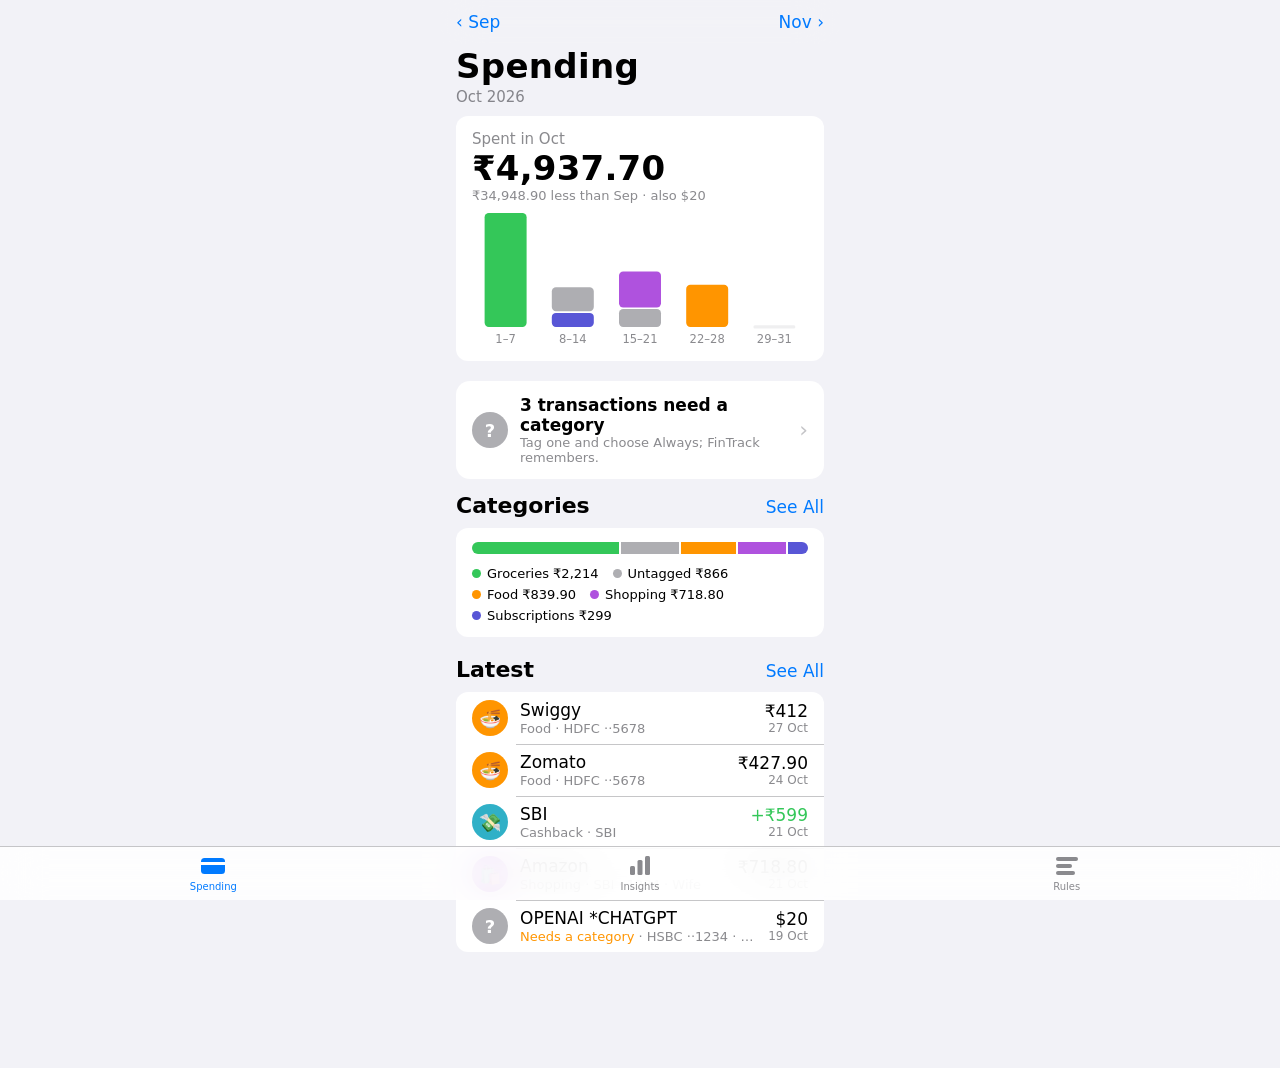
==== dashboard/preview.html @ 0660cf2b "Redesign dashboard in iOS style: Spending, Insights, Rules tabs - Spending (Apple Card style): month" ====
<!doctype html>
<!-- Laptop preview with fake data. Not installed on the phone (not in manifest.json).
     Loads the same files Scriptable inlines; Save logs the rules instead of writing rules.json. -->
<html lang="en">
<head>
<meta charset="utf-8">
<meta name="viewport" content="width=device-width, initial-scale=1">
<title>FinTrack dashboard preview</title>
<link rel="stylesheet" href="style.css">
<style>body { max-width: 400px; margin: 0 auto; min-height: 100vh; }</style>
</head>
<body>
<div id="app"></div>
<script>var module = { exports: {} };</script>
<script src="../lib/tags.js"></script>
<script>window.FT = { tags: module.exports }; module = { exports: {} };</script>
<script src="../lib/format.js"></script>
<script>FT.format = module.exports;</script>
<script src="app.js"></script>
<script>
  const MERCHANTS = [
    ["Swiggy", -41200, "HDFC", "5678"], ["Zomato", -38900, "HDFC", "5678"], ["Amazon", -59900, "SBI", "1234"],
    ["Uber", -27600, "ICICI", "246"], ["BLUE TOKAI", -34000, "HDFC", "5678"], ["THIRD WAVE COFFEE", -41000, "ICICI", "246"],
    ["Google", -29900, "ICICI", "246"], ["RAHUL K", -3000000, "SBI", "4321"], ["BIGBASKET", -184500, "SBI", "1234"],
  ];
  const months = {};
  for (let back = 0; back < 6; back++) {
    const d = new Date(2026, 9 - back, 1);
    const ym = `${d.getFullYear()}-${String(d.getMonth() + 1).padStart(2, "0")}`;
    const list = [];
    MERCHANTS.forEach(([merchant, paise, bank, account], i) => {
      if ((i + back) % 4 === 3) return;
      const day = String(27 - ((i * 3 + back) % 26)).padStart(2, "0");
      list.push({ id: `${ym}-${i}`, date: `${ym}-${day}`, merchant, bank, account, currency: "INR",
        amountPaise: Math.round(paise * (1 + ((i + back) % 3) / 10)), template: "generic", confidence: "high",
        raw: `Rs ${-paise / 100} debited from A/c XX${account} towards ${merchant}`, capturedAt: `${ym}-${day}T10:00:00Z` });
    });
    list.push({ id: `${ym}-cb`, date: `${ym}-21`, merchant: null, bank: "SBI", account: null, currency: "INR", amountPaise: 59900,
      template: "generic", confidence: "low", raw: "It's Cashback Time! Rs. 599 has been credited to your CASHBACK SBI Card account", capturedAt: `${ym}-21T10:00:00Z` });
    if (back === 0) list.push({ id: "usd", date: "2026-10-19", merchant: "OPENAI *CHATGPT", bank: "HSBC", account: "1234", currency: "USD",
      amountPaise: -2000, template: "hsbc-cc-spend", confidence: "high", raw: "HSBC Credit Card used at OPENAI", capturedAt: "2026-10-19T10:00:00Z" });
    months[ym] = list.sort((a, b) => (a.date < b.date ? 1 : -1));
  }
  const rules = [
    { when: { direction: "in", text: "cashback" }, set: { category: "Cashback" } },
    { when: { merchant: "swiggy|zomato", direction: "out" }, set: { category: "Food" } },
    { when: { merchant: "uber|ola|rapido" }, set: { category: "Travel", tags: ["commute"] } },
    { when: { merchant: "^Amazon$" }, set: { category: "Shopping" } },
    { when: { merchant: "^Google$" }, set: { category: "Subscriptions" } },
    { when: { merchant: "^BIGBASKET$" }, set: { category: "Groceries" } },
    { when: { merchant: "^RAHUL K$" }, set: { category: "Transfers" } },
    { when: { account: "1234" }, set: { owner: "Wife" } },
    { when: { direction: "out", minAmount: 10000 }, set: { tags: ["large"] } },
  ];
  fintrack.send = (payload) => {
    console.log("[preview] Scriptable would save:", JSON.stringify(payload, null, 1));
    setTimeout(() => fintrack.saved(true, ""), 150);
  };
  fintrack.load({ months, rules, currentMonth: "2026-10" });
</script>
</body>
</html>
---- dashboard/style.css ----
:root {
  --bg: #f2f2f7; --card: #fff; --text: #000; --sec: rgba(60, 60, 67, .6); --sep: rgba(60, 60, 67, .29);
  --fill: rgba(120, 120, 128, .12); --blue: #007aff; --red: #ff3b30; --green: #34c759; --orange: #ff9500; --chev: #c4c4c7;
}
@media (prefers-color-scheme: dark) {
  :root {
    --bg: #000; --card: #1c1c1e; --text: #fff; --sec: rgba(235, 235, 245, .6); --sep: rgba(84, 84, 88, .6);
    --fill: rgba(120, 120, 128, .24); --blue: #0a84ff; --red: #ff453a; --green: #30d158; --orange: #ff9f0a; --chev: #5a5a5e;
  }
}
* { box-sizing: border-box; -webkit-tap-highlight-color: transparent; }
html, body { margin: 0; background: var(--bg); color: var(--text); font: 17px -apple-system, system-ui, sans-serif; -webkit-text-size-adjust: 100%; }
body { padding-top: env(safe-area-inset-top); }
button { font: inherit; color: inherit; background: none; border: none; padding: 0; text-align: inherit; cursor: pointer; }
input { font: inherit; color: var(--text); background: none; border: none; outline: none; min-width: 0; }
input::placeholder { color: var(--sec); }
.screen { padding-bottom: calc(96px + env(safe-area-inset-bottom)); }
.screen.no-tabs { padding-bottom: calc(24px + env(safe-area-inset-bottom)); }

/* Navigation */
.nav { position: sticky; top: 0; z-index: 3; display: flex; align-items: center; justify-content: space-between; gap: 8px; min-height: 44px; padding: 0 16px; background: color-mix(in srgb, var(--bg) 85%, transparent); -webkit-backdrop-filter: blur(20px); backdrop-filter: blur(20px); }
.nav > * { flex: 1; } .nav .mid { text-align: center; font-weight: 600; white-space: nowrap; } .nav .end { text-align: right; }
.nav button { color: var(--blue); }
.large { font-size: 34px; font-weight: 700; letter-spacing: .3px; padding: 2px 16px 10px; }
.large small { display: block; font-size: 15px; font-weight: 400; letter-spacing: 0; color: var(--sec); margin-top: 2px; }

/* Grouped lists and cards */
.group { background: var(--card); border-radius: 12px; margin: 0 16px 20px; overflow: hidden; }
.pad { padding: 14px 16px; }
.sh { font-size: 13px; color: var(--sec); text-transform: uppercase; letter-spacing: .2px; margin: 0 32px 7px; }
.sf { font-size: 13px; color: var(--sec); margin: -14px 32px 20px; line-height: 1.35; }
.sh2 { display: flex; justify-content: space-between; align-items: baseline; font-size: 22px; font-weight: 700; margin: 6px 16px 10px; }
.sh2 button { font-size: 17px; font-weight: 400; color: var(--blue); }
.li { display: flex; align-items: center; gap: 12px; width: 100%; min-height: 50px; padding: 8px 16px; position: relative; }
.li + .li::before { content: ""; position: absolute; top: 0; right: 0; left: 60px; border-top: .5px solid var(--sep); }
.li.plain + .li.plain::before, .li.plain + .li::before { left: 16px; }
.li .main { flex: 1; min-width: 0; }
.li .t1 { white-space: nowrap; overflow: hidden; text-overflow: ellipsis; }
.li .t2 { font-size: 13px; color: var(--sec); margin-top: 1px; white-space: nowrap; overflow: hidden; text-overflow: ellipsis; }
.li .amt { text-align: right; white-space: nowrap; } .li .amt small { display: block; font-size: 12px; color: var(--sec); }
.li .val { color: var(--sec); white-space: nowrap; }
.li input { flex: 1; text-align: right; }
.li input.left { text-align: left; }
.chev::after { content: "›"; color: var(--chev); font-size: 22px; line-height: 1; margin-left: 2px; }
.check { color: var(--blue); font-weight: 600; }
.link { color: var(--blue); }
.danger { color: var(--red); }
.in { color: var(--green); }
.warn { color: var(--orange); }
.big { font-size: 34px; font-weight: 700; letter-spacing: .2px; }
.muted { color: var(--sec); font-size: 15px; }
.small { font-size: 13px; }
.empty { color: var(--sec); padding: 14px 16px; }

.ic { width: 36px; height: 36px; border-radius: 50%; display: flex; align-items: center; justify-content: center; font-size: 18px; color: #fff; font-weight: 700; flex: 0 0 auto; }
.ic.sq { width: 30px; height: 30px; border-radius: 8px; font-size: 16px; }
.ic.xl { width: 72px; height: 72px; font-size: 34px; margin: 0 auto 10px; }

.capsule { display: flex; height: 12px; border-radius: 6px; overflow: hidden; gap: 2px; }
.legend { display: flex; flex-wrap: wrap; gap: 6px 14px; margin-top: 12px; font-size: 13px; }
.legend span::before { content: ""; display: inline-block; width: 9px; height: 9px; border-radius: 50%; background: var(--c); margin-right: 6px; }
.chart { display: block; width: 100%; margin-top: 10px; }

.card { background: var(--card); border-radius: 14px; margin: 0 16px 14px; padding: 14px 16px; }
.card .hd { display: flex; align-items: center; gap: 6px; font-size: 15px; font-weight: 600; margin-bottom: 6px; }
.card .lead { font-size: 17px; line-height: 1.35; }
.cmp { margin-top: 10px; font-size: 13px; }
.cmp div { display: flex; align-items: center; gap: 8px; margin: 6px 0; }
.cmp i { display: block; height: 18px; border-radius: 5px; min-width: 3px; }
.attention { display: flex; align-items: center; gap: 12px; width: calc(100% - 32px); }

.seg { display: flex; background: var(--fill); border-radius: 9px; padding: 2px; flex: 0 0 200px; }
.seg button { flex: 1; text-align: center; font-size: 13px; padding: 5px 0; border-radius: 7px; }
.seg .on { background: var(--card); font-weight: 600; box-shadow: 0 2px 6px rgba(0, 0, 0, .12); }

.toggle { width: 51px; height: 31px; border-radius: 16px; background: var(--fill); position: relative; flex: 0 0 auto; transition: background .2s; }
.toggle::after { content: ""; position: absolute; left: 2px; top: 2px; width: 27px; height: 27px; border-radius: 50%; background: #fff; box-shadow: 0 2px 4px rgba(0, 0, 0, .25); transition: left .2s; }
.toggle.on { background: var(--green); } .toggle.on::after { left: 22px; }

.chips { display: flex; flex-wrap: wrap; gap: 6px; padding: 0 16px 12px; }
.chips button { font-size: 13px; padding: 4px 10px; border-radius: 14px; background: var(--fill); }
.chips button.on { background: var(--blue); color: #fff; }

/* Rules as sentences */
.sentence { display: block; width: calc(100% - 32px); background: var(--card); border-radius: 14px; margin: 0 16px 10px; padding: 12px 16px; line-height: 2; }
.sentence .lbl { font-size: 12px; color: var(--sec); text-transform: uppercase; letter-spacing: .3px; line-height: 1.2; margin-bottom: 4px; display: flex; justify-content: space-between; }
.tok { display: inline-block; padding: 1px 9px; border-radius: 8px; font-weight: 600; line-height: 1.6; background: color-mix(in srgb, var(--c) 16%, transparent); color: var(--c); }

/* Tab bar */
.tabbar { position: fixed; left: 0; right: 0; bottom: 0; z-index: 4; display: flex; justify-content: space-around; padding: 7px 0 calc(8px + env(safe-area-inset-bottom)); border-top: .5px solid var(--sep); background: color-mix(in srgb, var(--card) 85%, transparent); -webkit-backdrop-filter: blur(20px); backdrop-filter: blur(20px); }
.tabbar button { width: 90px; text-align: center; font-size: 10px; font-weight: 500; color: var(--sec); }
.tabbar svg { display: block; margin: 0 auto 3px; width: 26px; height: 24px; fill: currentColor; }
.tabbar .on { color: var(--blue); }

/* Alert */
.dim { position: fixed; inset: 0; z-index: 9; background: rgba(0, 0, 0, .35); display: flex; align-items: center; justify-content: center; }
.alert { width: 270px; background: color-mix(in srgb, var(--card) 96%, transparent); border-radius: 14px; text-align: center; overflow: hidden; -webkit-backdrop-filter: blur(20px); backdrop-filter: blur(20px); }
.alert .body { padding: 18px 16px 14px; }
.alert h3 { margin: 0 0 4px; font-size: 17px; }
.alert p { margin: 0; font-size: 13px; line-height: 1.35; }
.alert .acts { display: flex; border-top: .5px solid var(--sep); }
.alert .acts button { flex: 1; padding: 11px; color: var(--blue); text-align: center; }
.alert .acts button + button { border-left: .5px solid var(--sep); font-weight: 600; }
.alert .acts button.danger { color: var(--red); }
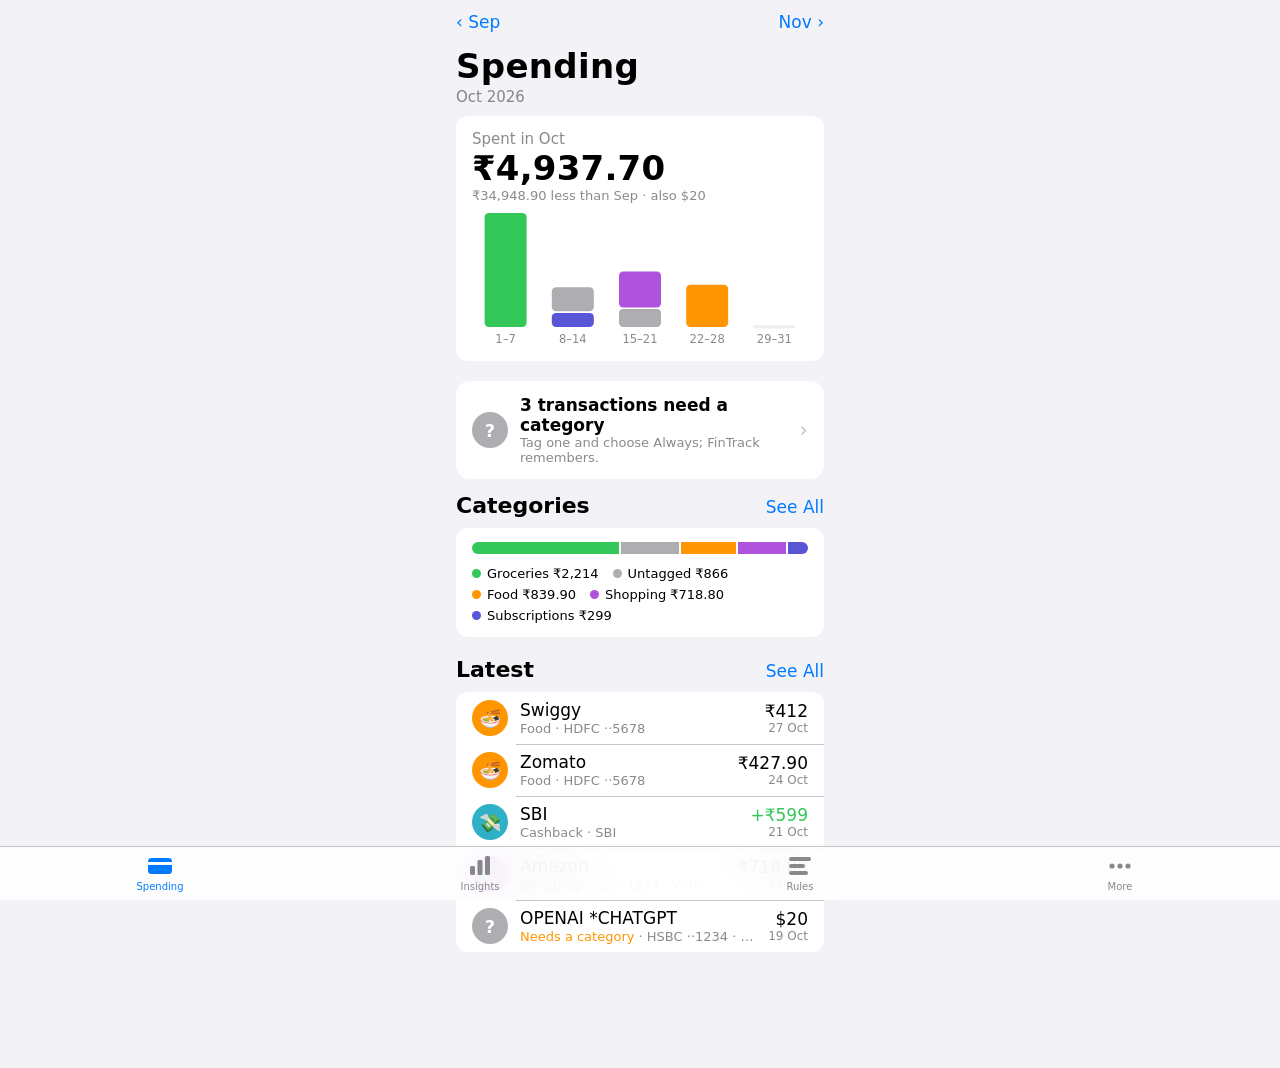
==== commit 86a64040: "FinTrack opens the dashboard directly; add More tab (paste SMS, unrecognised, update) and delete/cop" ====
--- a/dashboard/preview.html
+++ b/dashboard/preview.html
@@ -52,11 +52,23 @@
     { when: { account: "1234" }, set: { owner: "Wife" } },
     { when: { direction: "out", minAmount: 10000 }, set: { tags: ["large"] } },
   ];
-  fintrack.send = (payload) => {
-    console.log("[preview] Scriptable would save:", JSON.stringify(payload, null, 1));
-    setTimeout(() => fintrack.saved(true, ""), 150);
+  const unparsed = [
+    { id: "u1", text: "Your a/c XX4321 has a pending mandate of Rs 499.00 for NETFLIX on 30-10-26." },
+    { id: "u2", text: "Rs.250 sent via PhonePe to 98XXXXXX12 from A/c X7788." },
+  ];
+  fintrack.send = (message) => {
+    console.log("[preview] Scriptable would run:", JSON.stringify(message, null, 1));
+    const replies = {
+      save: { ok: true },
+      pasteSms: { ok: true, title: "Saved", message: "−₹120.00 Swiggy (preview)" },
+      copy: { ok: true, title: "Copied", message: "" },
+      deleteTx: { ok: true, title: "Deleted", message: "Preview only: nothing was deleted." },
+      clearUnparsed: { ok: true, title: "Cleared", message: "", data: { months, rules, unparsed: [], version: "preview" } },
+      update: { ok: true, title: "Updating", message: "Open FinTrack again when the update has finished." },
+    };
+    setTimeout(() => fintrack.reply(replies[message.action] || { ok: false, message: "Unknown action" }), 150);
   };
-  fintrack.load({ months, rules, currentMonth: "2026-10" });
+  fintrack.load({ months, rules, unparsed, version: "preview · fake data", currentMonth: "2026-10" });
 </script>
 </body>
 </html>
--- a/dashboard/style.css
+++ b/dashboard/style.css
@@ -88,7 +88,7 @@
 
 /* Tab bar */
 .tabbar { position: fixed; left: 0; right: 0; bottom: 0; z-index: 4; display: flex; justify-content: space-around; padding: 7px 0 calc(8px + env(safe-area-inset-bottom)); border-top: .5px solid var(--sep); background: color-mix(in srgb, var(--card) 85%, transparent); -webkit-backdrop-filter: blur(20px); backdrop-filter: blur(20px); }
-.tabbar button { width: 90px; text-align: center; font-size: 10px; font-weight: 500; color: var(--sec); }
+.tabbar button { width: 76px; text-align: center; font-size: 10px; font-weight: 500; color: var(--sec); }
 .tabbar svg { display: block; margin: 0 auto 3px; width: 26px; height: 24px; fill: currentColor; }
 .tabbar .on { color: var(--blue); }
 
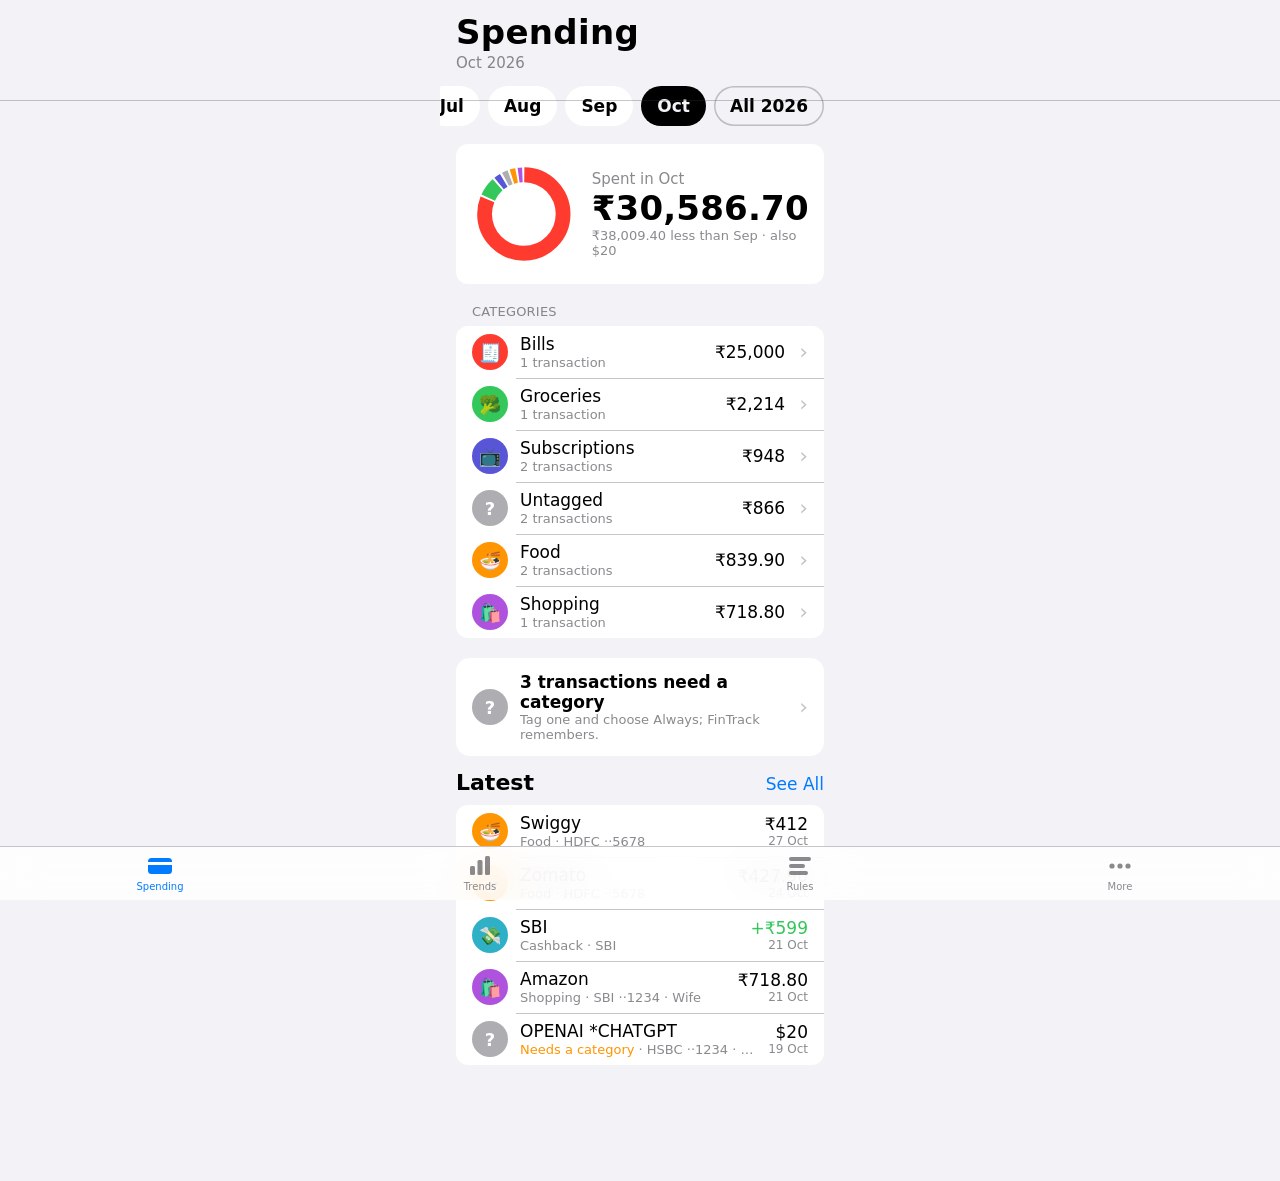
==== commit 4f82a6f4: "Trends tab replaces Insights: category trend line, recurring payments, merchant bubbles Co-authored-" ====
--- a/dashboard/preview.html
+++ b/dashboard/preview.html
@@ -23,6 +23,7 @@
     ["Uber", -27600, "ICICI", "246"], ["BLUE TOKAI", -34000, "HDFC", "5678"], ["THIRD WAVE COFFEE", -41000, "ICICI", "246"],
     ["Google", -29900, "ICICI", "246"], ["RAHUL K", -3000000, "SBI", "4321"], ["BIGBASKET", -184500, "SBI", "1234"],
   ];
+  const BILLS = [["NETFLIX", -64900, 3], ["HOUSE RENT", -2500000, 1], ["AIRTEL", -99900, 12, true], ["BESCOM", -185000, 18, true], ["SPOTIFY", -11900, 30, true]];
   const months = {};
   for (let back = 0; back < 6; back++) {
     const d = new Date(2026, 9 - back, 1);
@@ -34,6 +35,13 @@
       list.push({ id: `${ym}-${i}`, date: `${ym}-${day}`, merchant, bank, account, currency: "INR",
         amountPaise: Math.round(paise * (1 + ((i + back) % 3) / 10)), template: "generic", confidence: "high",
         raw: `Rs ${-paise / 100} debited from A/c XX${account} towards ${merchant}`, capturedAt: `${ym}-${day}T10:00:00Z` });
+    });
+    BILLS.forEach(([merchant, paise, day, skipNow], i) => {
+      if (back === 0 && skipNow) return;
+      const date = `${ym}-${String(day).padStart(2, "0")}`;
+      list.push({ id: `${ym}-bill${i}`, date, merchant, bank: "SBI", account: "8948", currency: "INR",
+        amountPaise: merchant === "BESCOM" ? Math.round(paise * (1 + (back % 3) / 20)) : paise, template: "generic", confidence: "high",
+        raw: `Rs ${-paise / 100} debited from A/c XX8948 towards ${merchant}`, capturedAt: `${date}T10:00:00Z` });
     });
     list.push({ id: `${ym}-cb`, date: `${ym}-21`, merchant: null, bank: "SBI", account: null, currency: "INR", amountPaise: 59900,
       template: "generic", confidence: "low", raw: "It's Cashback Time! Rs. 599 has been credited to your CASHBACK SBI Card account", capturedAt: `${ym}-21T10:00:00Z` });
@@ -47,6 +55,8 @@
     { when: { merchant: "uber|ola|rapido" }, set: { category: "Travel", tags: ["commute"] } },
     { when: { merchant: "^Amazon$" }, set: { category: "Shopping" } },
     { when: { merchant: "^Google$" }, set: { category: "Subscriptions" } },
+    { when: { merchant: "netflix|spotify" }, set: { category: "Subscriptions" } },
+    { when: { merchant: "airtel|bescom|rent" }, set: { category: "Bills" } },
     { when: { merchant: "^BIGBASKET$" }, set: { category: "Groceries" } },
     { when: { merchant: "^RAHUL K$" }, set: { category: "Transfers" } },
     { when: { account: "1234" }, set: { owner: "Wife" } },
--- a/dashboard/style.css
+++ b/dashboard/style.css
@@ -11,6 +11,10 @@
 * { box-sizing: border-box; -webkit-tap-highlight-color: transparent; }
 html, body { margin: 0; background: var(--bg); color: var(--text); font: 17px -apple-system, system-ui, sans-serif; -webkit-text-size-adjust: 100%; }
 body { padding-top: env(safe-area-inset-top); }
+/* Scriptable's Close / Share banner floats over the top of the page and the page cannot measure it;
+   100px is where it ends on an iPhone 17. The line marks where the page starts and stays put. */
+:root { --banner: 100px; }
+body::before { content: ""; position: fixed; top: var(--banner); left: 0; right: 0; z-index: 5; height: 1px; background: var(--sep); pointer-events: none; }
 button { font: inherit; color: inherit; background: none; border: none; padding: 0; text-align: inherit; cursor: pointer; }
 input { font: inherit; color: var(--text); background: none; border: none; outline: none; min-width: 0; }
 input::placeholder { color: var(--sec); }
@@ -18,10 +22,11 @@
 .screen.no-tabs { padding-bottom: calc(24px + env(safe-area-inset-bottom)); }
 
 /* Navigation */
-.nav { position: sticky; top: 0; z-index: 3; display: flex; align-items: center; justify-content: space-between; gap: 8px; min-height: 44px; padding: 0 16px; background: color-mix(in srgb, var(--bg) 85%, transparent); -webkit-backdrop-filter: blur(20px); backdrop-filter: blur(20px); }
+.nav { display: flex; align-items: center; justify-content: space-between; gap: 8px; min-height: 44px; padding: 0 16px; background: color-mix(in srgb, var(--bg) 85%, transparent); -webkit-backdrop-filter: blur(20px); backdrop-filter: blur(20px); }
 .nav > * { flex: 1; } .nav .mid { text-align: center; font-weight: 600; white-space: nowrap; } .nav .end { text-align: right; }
 .nav button { color: var(--blue); }
 .large { font-size: 34px; font-weight: 700; letter-spacing: .3px; padding: 2px 16px 10px; }
+.large.first { padding-top: 12px; }
 .large small { display: block; font-size: 15px; font-weight: 400; letter-spacing: 0; color: var(--sec); margin-top: 2px; }
 
 /* Grouped lists and cards */
@@ -56,17 +61,10 @@
 .ic.sq { width: 30px; height: 30px; border-radius: 8px; font-size: 16px; }
 .ic.xl { width: 72px; height: 72px; font-size: 34px; margin: 0 auto 10px; }
 
-.capsule { display: flex; height: 12px; border-radius: 6px; overflow: hidden; gap: 2px; }
-.legend { display: flex; flex-wrap: wrap; gap: 6px 14px; margin-top: 12px; font-size: 13px; }
-.legend span::before { content: ""; display: inline-block; width: 9px; height: 9px; border-radius: 50%; background: var(--c); margin-right: 6px; }
-.chart { display: block; width: 100%; margin-top: 10px; }
 
 .card { background: var(--card); border-radius: 14px; margin: 0 16px 14px; padding: 14px 16px; }
 .card .hd { display: flex; align-items: center; gap: 6px; font-size: 15px; font-weight: 600; margin-bottom: 6px; }
 .card .lead { font-size: 17px; line-height: 1.35; }
-.cmp { margin-top: 10px; font-size: 13px; }
-.cmp div { display: flex; align-items: center; gap: 8px; margin: 6px 0; }
-.cmp i { display: block; height: 18px; border-radius: 5px; min-width: 3px; }
 .attention { display: flex; align-items: center; gap: 12px; width: calc(100% - 32px); }
 
 .seg { display: flex; background: var(--fill); border-radius: 9px; padding: 2px; flex: 0 0 200px; }
@@ -102,3 +100,25 @@
 .alert .acts button { flex: 1; padding: 11px; color: var(--blue); text-align: center; }
 .alert .acts button + button { border-left: .5px solid var(--sep); font-weight: 600; }
 .alert .acts button.danger { color: var(--red); }
+
+/* Month strip and year bars */
+.strip { position: relative; display: flex; align-items: center; gap: 8px; overflow-x: auto; padding: 4px 16px 18px; scrollbar-width: none; }
+.strip::-webkit-scrollbar { display: none; }
+.yearlbl { flex: none; color: var(--sec); font-size: 13px; font-weight: 600; padding: 0 2px 0 6px; }
+.yearlbl:first-child { padding-left: 0; }
+.pill { flex: none; height: 40px; padding: 0 16px; border-radius: 20px; background: var(--card); font-size: 17px; font-weight: 600; }
+.pill.year { background: none; box-shadow: inset 0 0 0 1.5px var(--sep); }
+.pill.on, .pill.year.on { background: var(--text); color: var(--bg); box-shadow: none; }
+.bars { display: flex; align-items: flex-end; gap: 6px; height: 130px; margin-top: 14px; }
+.bars button { flex: 1; height: 100%; display: flex; flex-direction: column; align-items: center; justify-content: flex-end; gap: 6px; }
+.bars .b { width: 100%; border-radius: 5px; background: var(--blue); }
+.bars button[disabled] .b { background: var(--fill); }
+.bars .l { font-size: 11px; color: var(--sec); }
+
+/* Trends tab */
+.seg.wide { margin: 0 16px 16px; }
+.seg.wide button { font-size: 14px; padding: 7px 0; }
+.pill .dot { display: inline-block; width: 9px; height: 9px; border-radius: 50%; margin-right: 7px; }
+.up { color: var(--red); } .down { color: var(--green); }
+svg.line { display: block; width: 100%; margin-top: 12px; }
+svg.bubbles { display: block; width: 100%; max-height: 360px; }
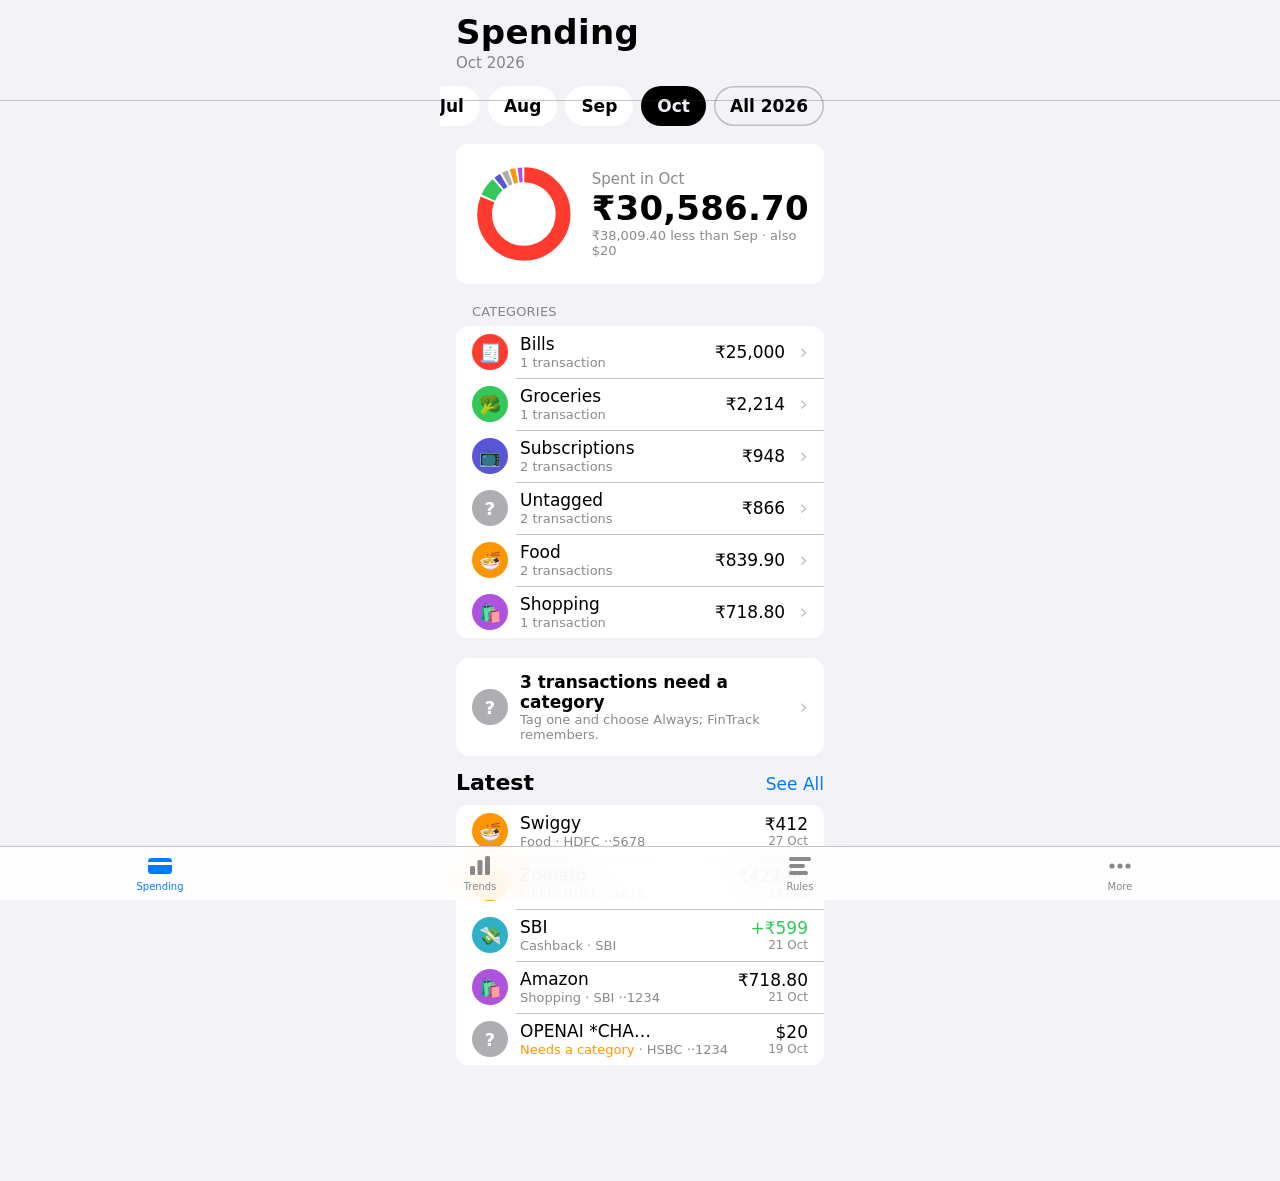
==== commit e44060df: "Rules set only a category: plain is/contains editor, emoji category icons, More conditions, See Tren" ====
--- a/dashboard/preview.html
+++ b/dashboard/preview.html
@@ -52,15 +52,13 @@
   const rules = [
     { when: { direction: "in", text: "cashback" }, set: { category: "Cashback" } },
     { when: { merchant: "swiggy|zomato", direction: "out" }, set: { category: "Food" } },
-    { when: { merchant: "uber|ola|rapido" }, set: { category: "Travel", tags: ["commute"] } },
+    { when: { merchant: "uber|ola|rapido" }, set: { category: "Travel" } },
     { when: { merchant: "^Amazon$" }, set: { category: "Shopping" } },
     { when: { merchant: "^Google$" }, set: { category: "Subscriptions" } },
     { when: { merchant: "netflix|spotify" }, set: { category: "Subscriptions" } },
     { when: { merchant: "airtel|bescom|rent" }, set: { category: "Bills" } },
     { when: { merchant: "^BIGBASKET$" }, set: { category: "Groceries" } },
     { when: { merchant: "^RAHUL K$" }, set: { category: "Transfers" } },
-    { when: { account: "1234" }, set: { owner: "Wife" } },
-    { when: { direction: "out", minAmount: 10000 }, set: { tags: ["large"] } },
   ];
   const unparsed = [
     { id: "u1", text: "Your a/c XX4321 has a pending mandate of Rs 499.00 for NETFLIX on 30-10-26." },
@@ -78,7 +76,7 @@
     };
     setTimeout(() => fintrack.reply(replies[message.action] || { ok: false, message: "Unknown action" }), 150);
   };
-  fintrack.load({ months, rules, unparsed, version: "preview · fake data", currentMonth: "2026-10" });
+  fintrack.load({ months, rules, categories: { Transfers: { emoji: "↔︎", colour: "#8e8e93" } }, unparsed, version: "preview · fake data", currentMonth: "2026-10" });
 </script>
 </body>
 </html>
--- a/dashboard/style.css
+++ b/dashboard/style.css
@@ -122,3 +122,13 @@
 .up { color: var(--red); } .down { color: var(--green); }
 svg.line { display: block; width: 100%; margin-top: 12px; }
 svg.bubbles { display: block; width: 100%; max-height: 360px; }
+
+/* Rule editor name chips and the category icon picker */
+.namechips { display: flex; flex-wrap: wrap; gap: 6px; padding: 4px 16px 6px; }
+.namechip { display: inline-flex; align-items: center; gap: 4px; font-size: 15px; padding: 5px 6px 5px 12px; border-radius: 16px; background: var(--fill); }
+.namechip button { width: 22px; height: 22px; border-radius: 11px; text-align: center; color: var(--sec); font-size: 17px; line-height: 22px; }
+.emojis { display: grid; grid-template-columns: repeat(6, 1fr); gap: 6px; }
+.emojis button { height: 44px; border-radius: 12px; font-size: 24px; text-align: center; background: var(--fill); }
+.swatches { display: flex; flex-wrap: wrap; gap: 10px; margin-top: 14px; }
+.swatches button { width: 30px; height: 30px; border-radius: 15px; }
+.swatches button.on { box-shadow: 0 0 0 2px var(--card), 0 0 0 4px var(--text); }
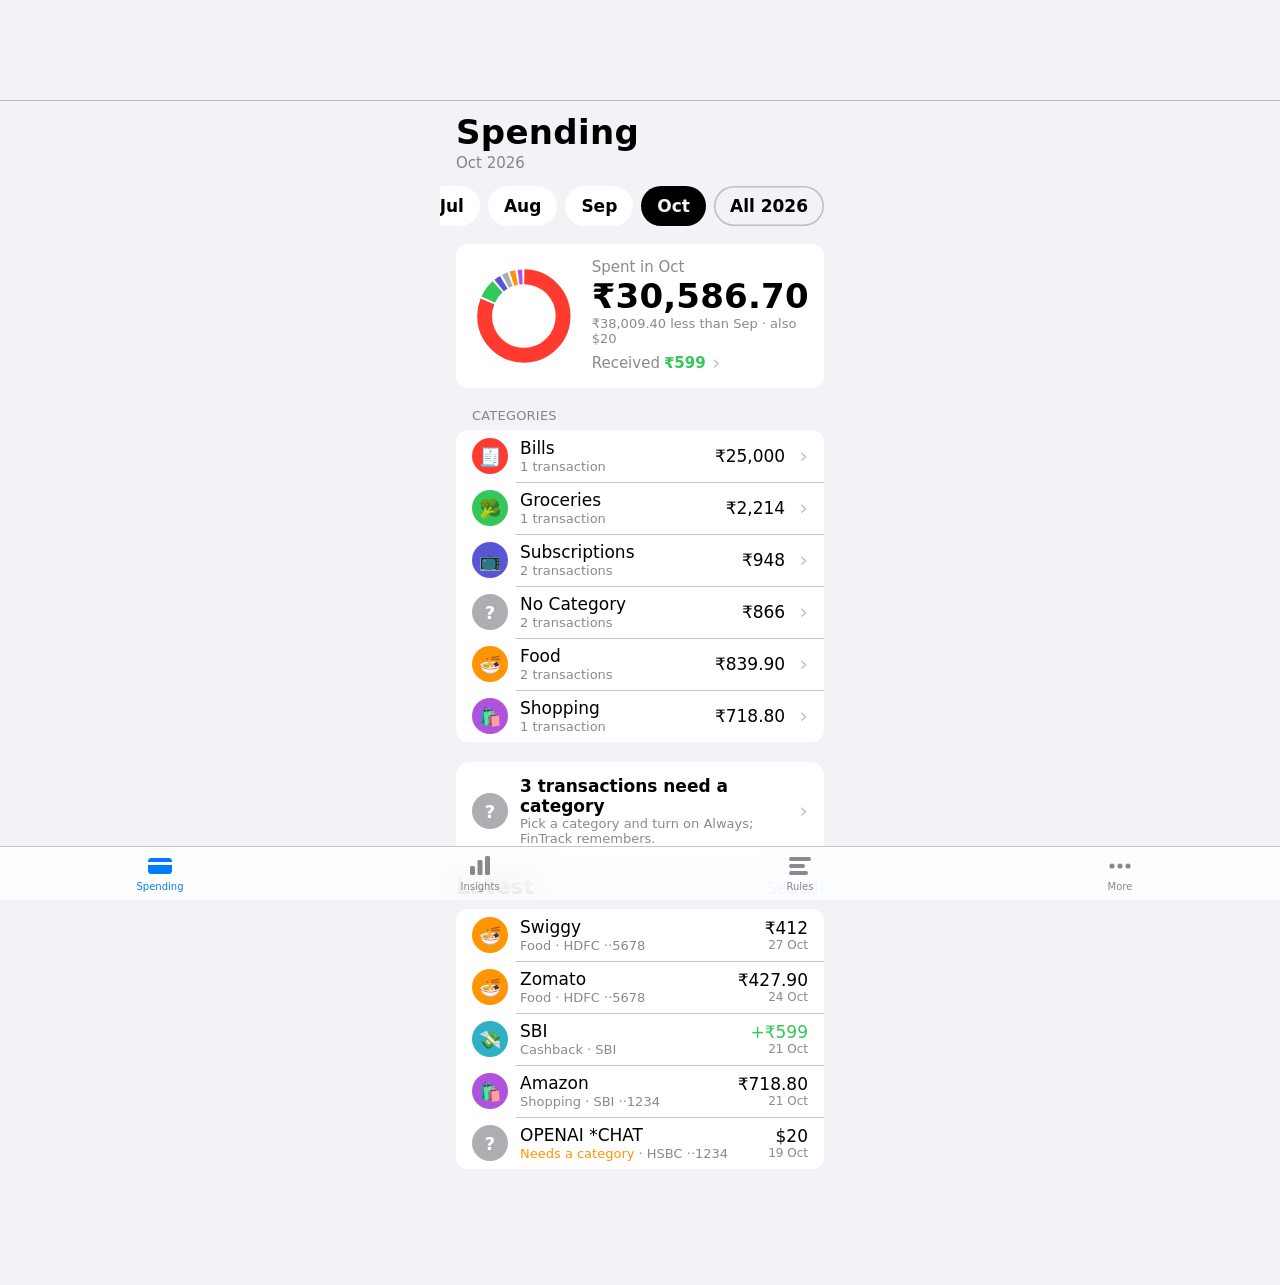
==== commit 99323d2c: "My Accounts: mark self transfers and leave them out of totals Co-authored-by: Cursor <cursoragent@cu" ====
--- a/dashboard/preview.html
+++ b/dashboard/preview.html
@@ -1,6 +1,6 @@
 <!doctype html>
 <!-- Laptop preview with fake data. Not installed on the phone (not in manifest.json).
-     Loads the same files Scriptable inlines; Save logs the rules instead of writing rules.json. -->
+     Loads the same files Scriptable inlines; Save logs the change instead of writing files. -->
 <html lang="en">
 <head>
 <meta charset="utf-8">
@@ -15,7 +15,9 @@
 <script src="../lib/tags.js"></script>
 <script>window.FT = { tags: module.exports }; module = { exports: {} };</script>
 <script src="../lib/format.js"></script>
-<script>FT.format = module.exports;</script>
+<script>FT.format = module.exports; module = { exports: {} };</script>
+<script src="../lib/accounts.js"></script>
+<script>FT.accounts = module.exports;</script>
 <script src="app.js"></script>
 <script>
   const MERCHANTS = [
@@ -45,6 +47,11 @@
     });
     list.push({ id: `${ym}-cb`, date: `${ym}-21`, merchant: null, bank: "SBI", account: null, currency: "INR", amountPaise: 59900,
       template: "generic", confidence: "low", raw: "It's Cashback Time! Rs. 599 has been credited to your CASHBACK SBI Card account", capturedAt: `${ym}-21T10:00:00Z` });
+    if (back === 0) list.push(
+      { id: "self-in", date: "2026-10-25", merchant: "you.name@sbi", bank: "HSBC", account: "6001", currency: "INR", amountPaise: 2000000, template: "hsbc-upi-credit", confidence: "high",
+        raw: "Your HSBC Acc XXXXXX6001 is credited for INR 20,000.00 on 25-Oct-26 from you.name@sbi. UPI Ref No 600000000001", capturedAt: "2026-10-25T10:00:00Z" },
+      { id: "self-bill", date: "2026-10-24", merchant: "SBI CARDS AND PAYMENT", bank: "HSBC", account: "6001", currency: "INR", amountPaise: -1543000, template: "hsbc-account-paid", confidence: "high",
+        raw: "INR 15,430.00 is paid from HSBC account XXXXXX6001 to SBI CARDS AND PAYMENT on 24-Oct-26 with ref 600000000002.", capturedAt: "2026-10-24T10:00:00Z" });
     if (back === 0) list.push({ id: "usd", date: "2026-10-19", merchant: "OPENAI *CHATGPT", bank: "HSBC", account: "1234", currency: "USD",
       amountPaise: -2000, template: "hsbc-cc-spend", confidence: "high", raw: "HSBC Credit Card used at OPENAI", capturedAt: "2026-10-19T10:00:00Z" });
     months[ym] = list.sort((a, b) => (a.date < b.date ? 1 : -1));
@@ -76,7 +83,11 @@
     };
     setTimeout(() => fintrack.reply(replies[message.action] || { ok: false, message: "Unknown action" }), 150);
   };
-  fintrack.load({ months, rules, categories: { Transfers: { emoji: "↔︎", colour: "#8e8e93" } }, unparsed, version: "preview · fake data", currentMonth: "2026-10" });
+  const accounts = [
+    { bank: "SBI", account: { last4: "4321", name: "Savings", upi: ["you.name@sbi"] }, cards: [{ last4: "5678", name: "Cashback", bills: ["SBI CARDS"] }] },
+    { bank: "HSBC", account: { last4: "6001", name: "Savings", upi: ["you@okhsbc"] }, cards: [{ last4: "9012", name: "Premier", bills: ["HSBC CARD"] }] },
+  ];
+  fintrack.load({ months, rules, categories: { Transfers: { emoji: "↔︎", colour: "#8e8e93" } }, accounts, unparsed, version: "preview · fake data", currentMonth: "2026-10" });
 </script>
 </body>
 </html>
--- a/dashboard/style.css
+++ b/dashboard/style.css
@@ -1,11 +1,11 @@
 :root {
   --bg: #f2f2f7; --card: #fff; --text: #000; --sec: rgba(60, 60, 67, .6); --sep: rgba(60, 60, 67, .29);
-  --fill: rgba(120, 120, 128, .12); --blue: #007aff; --red: #ff3b30; --green: #34c759; --orange: #ff9500; --chev: #c4c4c7;
+  --fill: rgba(120, 120, 128, .12); --blue: #007aff; --red: #ff3b30; --green: #34c759; --orange: #ff9500; --chev: #c4c4c7; --seg-on: #fff;
 }
 @media (prefers-color-scheme: dark) {
   :root {
     --bg: #000; --card: #1c1c1e; --text: #fff; --sec: rgba(235, 235, 245, .6); --sep: rgba(84, 84, 88, .6);
-    --fill: rgba(120, 120, 128, .24); --blue: #0a84ff; --red: #ff453a; --green: #30d158; --orange: #ff9f0a; --chev: #5a5a5e;
+    --fill: rgba(120, 120, 128, .24); --blue: #0a84ff; --red: #ff453a; --green: #30d158; --orange: #ff9f0a; --chev: #5a5a5e; --seg-on: #636366;
   }
 }
 * { box-sizing: border-box; -webkit-tap-highlight-color: transparent; }
@@ -18,11 +18,11 @@
 button { font: inherit; color: inherit; background: none; border: none; padding: 0; text-align: inherit; cursor: pointer; }
 input { font: inherit; color: var(--text); background: none; border: none; outline: none; min-width: 0; }
 input::placeholder { color: var(--sec); }
-.screen { padding-bottom: calc(96px + env(safe-area-inset-bottom)); }
+.screen { padding-top: max(0px, calc(var(--banner) - env(safe-area-inset-top))); padding-bottom: calc(96px + env(safe-area-inset-bottom)); }
 .screen.no-tabs { padding-bottom: calc(24px + env(safe-area-inset-bottom)); }
 
 /* Navigation */
-.nav { display: flex; align-items: center; justify-content: space-between; gap: 8px; min-height: 44px; padding: 0 16px; background: color-mix(in srgb, var(--bg) 85%, transparent); -webkit-backdrop-filter: blur(20px); backdrop-filter: blur(20px); }
+.nav { position: sticky; top: var(--banner); z-index: 4; display: flex; align-items: center; justify-content: space-between; gap: 8px; min-height: 44px; padding: 0 16px; background: color-mix(in srgb, var(--bg) 85%, transparent); -webkit-backdrop-filter: blur(20px); backdrop-filter: blur(20px); }
 .nav > * { flex: 1; } .nav .mid { text-align: center; font-weight: 600; white-space: nowrap; } .nav .end { text-align: right; }
 .nav button { color: var(--blue); }
 .large { font-size: 34px; font-weight: 700; letter-spacing: .3px; padding: 2px 16px 10px; }
@@ -40,8 +40,8 @@
 .li + .li::before { content: ""; position: absolute; top: 0; right: 0; left: 60px; border-top: .5px solid var(--sep); }
 .li.plain + .li.plain::before, .li.plain + .li::before { left: 16px; }
 .li .main { flex: 1; min-width: 0; }
-.li .t1 { white-space: nowrap; overflow: hidden; text-overflow: ellipsis; }
-.li .t2 { font-size: 13px; color: var(--sec); margin-top: 1px; white-space: nowrap; overflow: hidden; text-overflow: ellipsis; }
+.li .t1 { white-space: nowrap; overflow: hidden; text-overflow: clip; }
+.li .t2 { font-size: 13px; color: var(--sec); margin-top: 1px; white-space: nowrap; overflow: hidden; text-overflow: clip; }
 .li .amt { text-align: right; white-space: nowrap; } .li .amt small { display: block; font-size: 12px; color: var(--sec); }
 .li .val { color: var(--sec); white-space: nowrap; }
 .li input { flex: 1; text-align: right; }
@@ -69,7 +69,7 @@
 
 .seg { display: flex; background: var(--fill); border-radius: 9px; padding: 2px; flex: 0 0 200px; }
 .seg button { flex: 1; text-align: center; font-size: 13px; padding: 5px 0; border-radius: 7px; }
-.seg .on { background: var(--card); font-weight: 600; box-shadow: 0 2px 6px rgba(0, 0, 0, .12); }
+.seg .on { background: var(--seg-on); font-weight: 600; box-shadow: 0 2px 6px rgba(0, 0, 0, .12); }
 
 .toggle { width: 51px; height: 31px; border-radius: 16px; background: var(--fill); position: relative; flex: 0 0 auto; transition: background .2s; }
 .toggle::after { content: ""; position: absolute; left: 2px; top: 2px; width: 27px; height: 27px; border-radius: 50%; background: #fff; box-shadow: 0 2px 4px rgba(0, 0, 0, .25); transition: left .2s; }
@@ -132,3 +132,7 @@
 .swatches { display: flex; flex-wrap: wrap; gap: 10px; margin-top: 14px; }
 .swatches button { width: 30px; height: 30px; border-radius: 15px; }
 .swatches button.on { box-shadow: 0 0 0 2px var(--card), 0 0 0 4px var(--text); }
+.swatch { display: inline-block; width: 14px; height: 14px; border-radius: 7px; vertical-align: -2px; margin-left: 4px; }
+.chev.open { transform: rotate(90deg); }
+.received { display: flex; align-items: center; gap: 4px; margin-top: 6px; font-size: 15px; color: var(--sec); }
+.received b { font-weight: 600; }
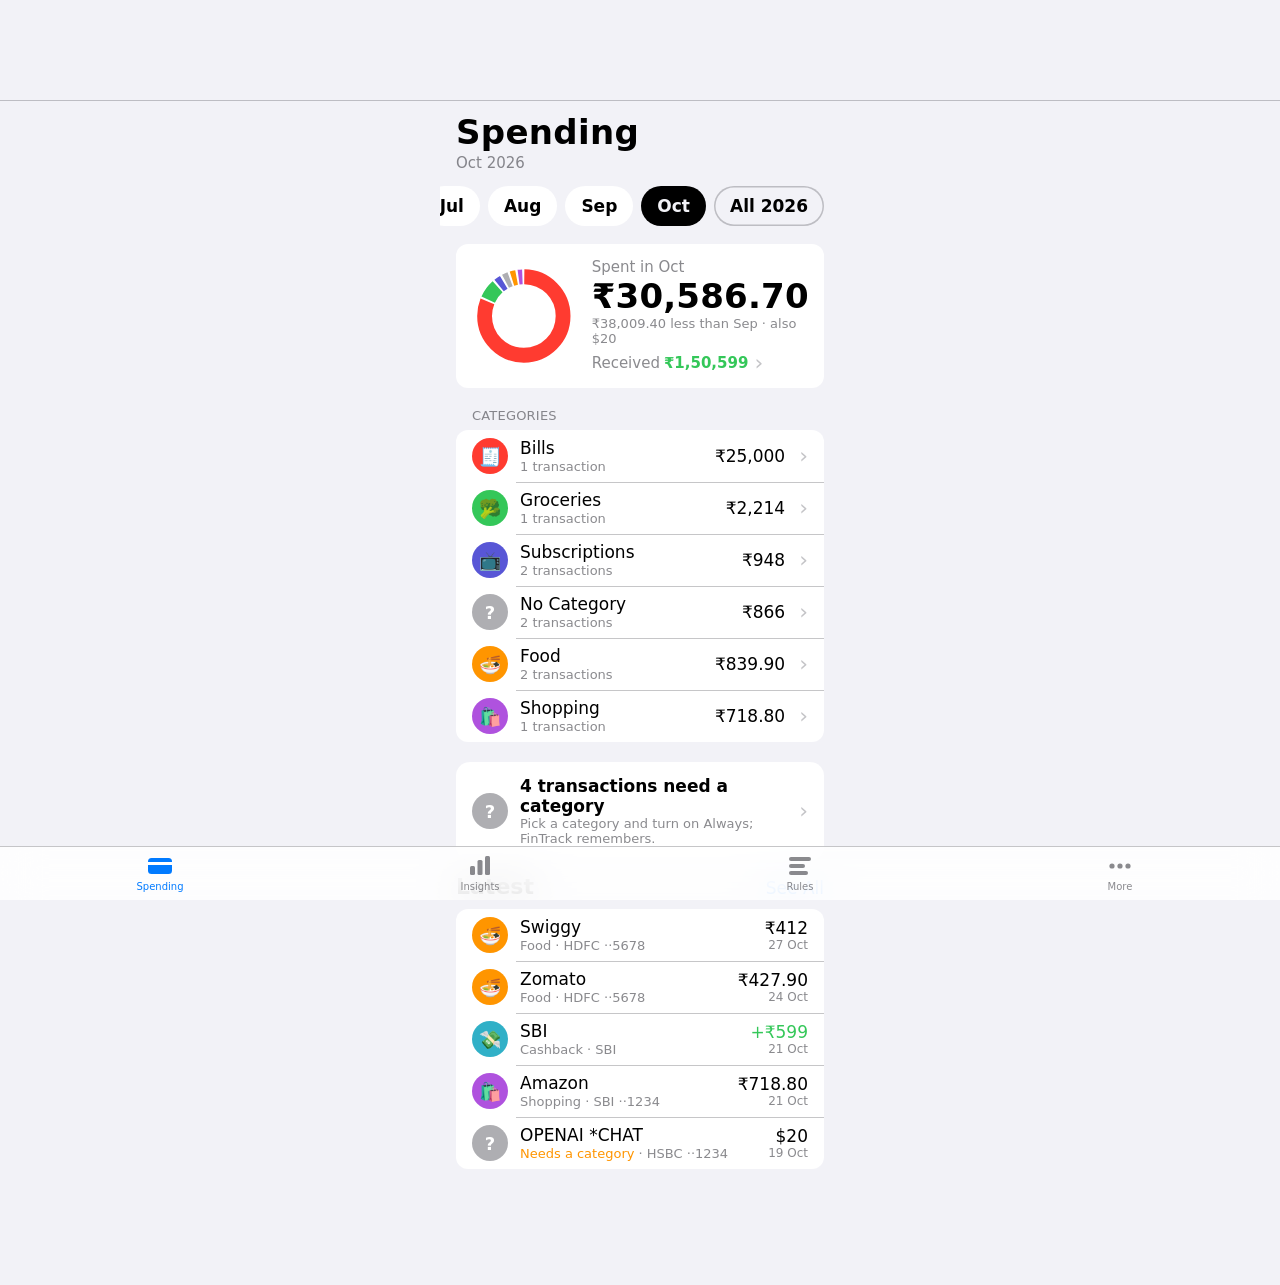
==== commit 558d24f2: "Self transfers: names shown when paid, NEFT between your accounts, card bill-paid SMS - New template" ====
--- a/dashboard/preview.html
+++ b/dashboard/preview.html
@@ -51,7 +51,15 @@
       { id: "self-in", date: "2026-10-25", merchant: "you.name@sbi", bank: "HSBC", account: "6001", currency: "INR", amountPaise: 2000000, template: "hsbc-upi-credit", confidence: "high",
         raw: "Your HSBC Acc XXXXXX6001 is credited for INR 20,000.00 on 25-Oct-26 from you.name@sbi. UPI Ref No 600000000001", capturedAt: "2026-10-25T10:00:00Z" },
       { id: "self-bill", date: "2026-10-24", merchant: "SBI CARDS AND PAYMENT", bank: "HSBC", account: "6001", currency: "INR", amountPaise: -1543000, template: "hsbc-account-paid", confidence: "high",
-        raw: "INR 15,430.00 is paid from HSBC account XXXXXX6001 to SBI CARDS AND PAYMENT on 24-Oct-26 with ref 600000000002.", capturedAt: "2026-10-24T10:00:00Z" });
+        raw: "INR 15,430.00 is paid from HSBC account XXXXXX6001 to SBI CARDS AND PAYMENT on 24-Oct-26 with ref 600000000002.", capturedAt: "2026-10-24T10:00:00Z" },
+      { id: "self-name", date: "2026-10-23", merchant: "A KUMAR", bank: "SBI", account: "4321", currency: "INR", amountPaise: -500000, template: "sbi-upi-debit", confidence: "high",
+        raw: "Dear UPI user A/C X4321 debited by 5000.00 on date 23Oct26 trf to A KUMAR Refno 600000000003 If not u? call-1800111109 for other services-18001234-SBI", capturedAt: "2026-10-23T10:00:00Z" },
+      { id: "self-neft", date: "2026-10-17", merchant: "ARJUN MEHTA (SBIN ··4321)", bank: "HSBC", account: null, currency: "INR", amountPaise: -2500000, template: "hsbc-neft-out", confidence: "high",
+        raw: "HSBC: Dear HSBC Customer, your NEFT transaction with reference number HSBCN00000000001 for INR 25,000.00 has been credited to the SBIN A/c XXXXXXX4321 of ARJUN MEHTA on 17-10-2026 at 16:08:02 .", capturedAt: "2026-10-17T10:00:00Z" },
+      { id: "self-card", date: "2026-10-26", merchant: "HSBC Card ··9012", card: "9012", bank: "HSBC", account: "001", currency: "INR", amountPaise: -1200000, template: "hsbc-card-payment", confidence: "high",
+        raw: "HSBC: Dear Customer, your HSBC A/c 000000***-001 has been debited with INR 12,000.00- on 26OCT as payment towards card ending with 9012 . Your avl Bal is 1,00,000.00.", capturedAt: "2026-10-26T10:00:00Z" },
+      { id: "salary", date: "2026-10-14", merchant: "ACME TECH PVT LTD (CITI ··7788)", bank: "HSBC", account: "001", currency: "INR", amountPaise: 15000000, template: "hsbc-neft-in", confidence: "high",
+        raw: "HSBC: A/c 000000***-001 is credited with INR 1,50,000.00 + on 14OCT at 12.35.54 with UTR CITIN00000000001 as NEFT from CITI A/c ***7788 of ACME TECH PVT LTD*** . Your Avl Bal is INR 2,00,000.00.", capturedAt: "2026-10-14T10:00:00Z" });
     if (back === 0) list.push({ id: "usd", date: "2026-10-19", merchant: "OPENAI *CHATGPT", bank: "HSBC", account: "1234", currency: "USD",
       amountPaise: -2000, template: "hsbc-cc-spend", confidence: "high", raw: "HSBC Credit Card used at OPENAI", capturedAt: "2026-10-19T10:00:00Z" });
     months[ym] = list.sort((a, b) => (a.date < b.date ? 1 : -1));
@@ -85,7 +93,7 @@
   };
   const accounts = [
     { bank: "SBI", account: { last4: "4321", name: "Savings", upi: ["you.name@sbi"] }, cards: [{ last4: "5678", name: "Cashback", bills: ["SBI CARDS"] }] },
-    { bank: "HSBC", account: { last4: "6001", name: "Savings", upi: ["you@okhsbc"] }, cards: [{ last4: "9012", name: "Premier", bills: ["HSBC CARD"] }] },
+    { bank: "HSBC", account: { last4: "6001", name: "Savings", upi: ["you@okhsbc"], names: ["A KUMAR"] }, cards: [{ last4: "9012", name: "Premier", bills: ["HSBC CARD"] }] },
   ];
   fintrack.load({ months, rules, categories: { Transfers: { emoji: "↔︎", colour: "#8e8e93" } }, accounts, unparsed, version: "preview · fake data", currentMonth: "2026-10" });
 </script>
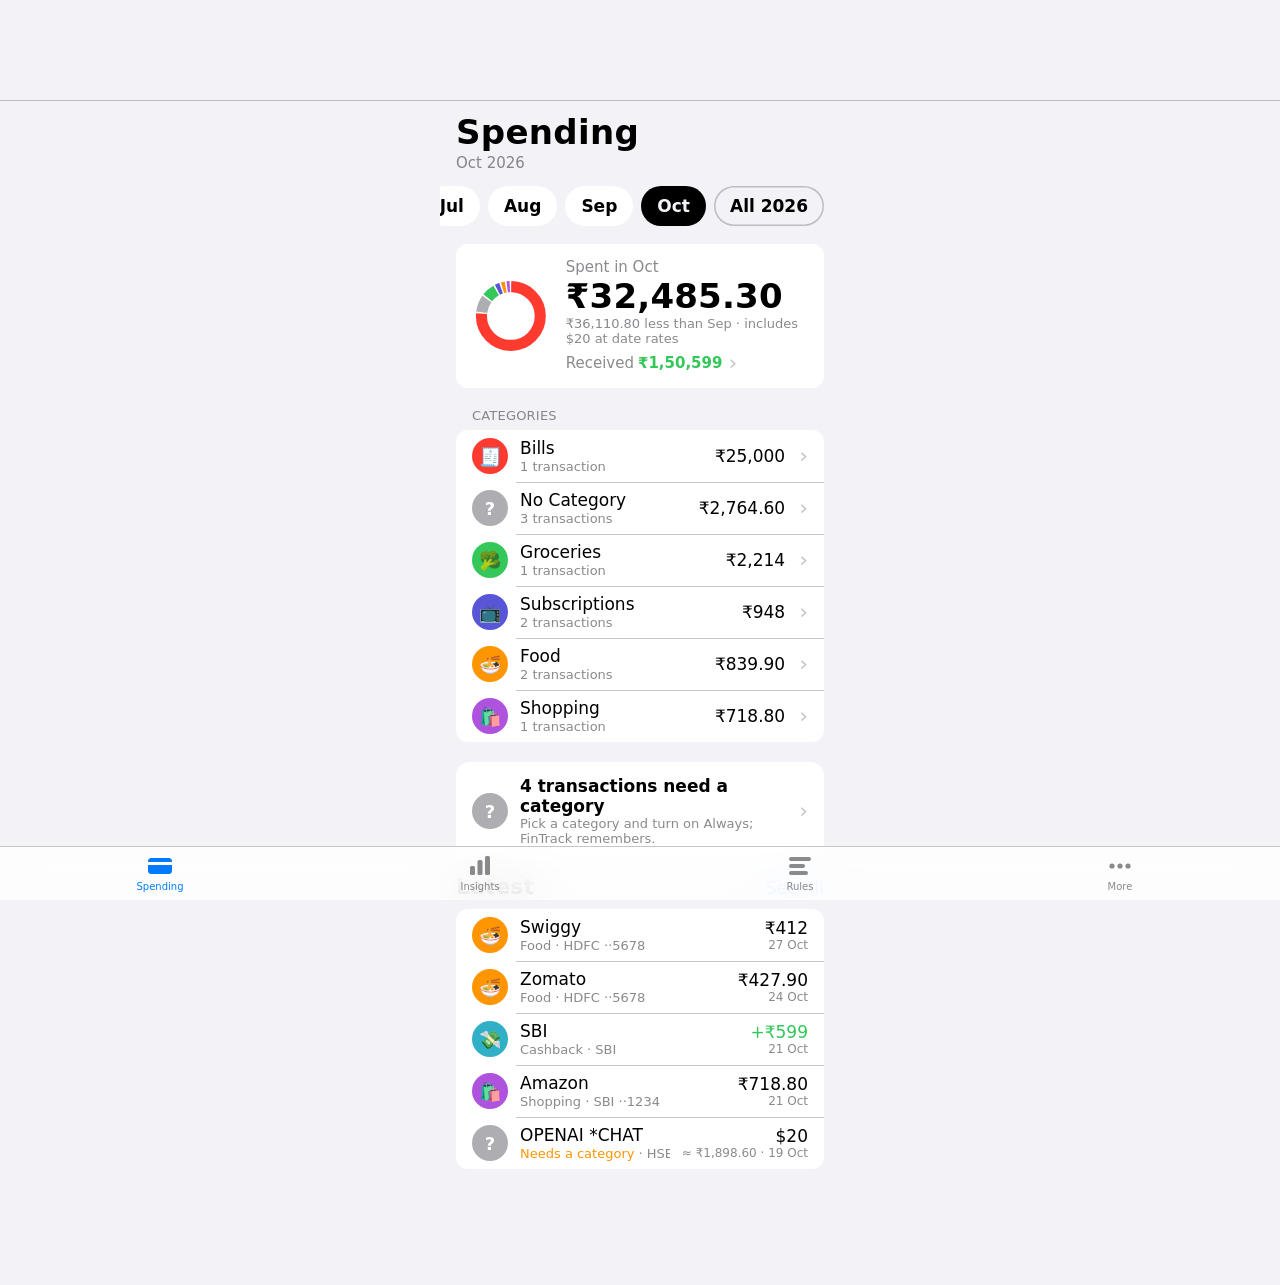
==== commit 085f1c05: "Add transaction-date currency conversion Co-authored-by: Cursor <cursoragent@cursor.com>" ====
--- a/dashboard/preview.html
+++ b/dashboard/preview.html
@@ -61,7 +61,8 @@
       { id: "salary", date: "2026-10-14", merchant: "ACME TECH PVT LTD (CITI ··7788)", bank: "HSBC", account: "001", currency: "INR", amountPaise: 15000000, template: "hsbc-neft-in", confidence: "high",
         raw: "HSBC: A/c 000000***-001 is credited with INR 1,50,000.00 + on 14OCT at 12.35.54 with UTR CITIN00000000001 as NEFT from CITI A/c ***7788 of ACME TECH PVT LTD*** . Your Avl Bal is INR 2,00,000.00.", capturedAt: "2026-10-14T10:00:00Z" });
     if (back === 0) list.push({ id: "usd", date: "2026-10-19", merchant: "OPENAI *CHATGPT", bank: "HSBC", account: "1234", currency: "USD",
-      amountPaise: -2000, template: "hsbc-cc-spend", confidence: "high", raw: "HSBC Credit Card used at OPENAI", capturedAt: "2026-10-19T10:00:00Z" });
+      amountPaise: -2000, inrPaise: -189860, exchangeRate: 94.93, exchangeRateDate: "2026-10-19",
+      template: "hsbc-cc-spend", confidence: "high", raw: "HSBC Credit Card used at OPENAI", capturedAt: "2026-10-19T10:00:00Z" });
     months[ym] = list.sort((a, b) => (a.date < b.date ? 1 : -1));
   }
   const rules = [
--- a/dashboard/style.css
+++ b/dashboard/style.css
@@ -60,12 +60,41 @@
 .ic { width: 36px; height: 36px; border-radius: 50%; display: flex; align-items: center; justify-content: center; font-size: 18px; color: #fff; font-weight: 700; flex: 0 0 auto; }
 .ic.sq { width: 30px; height: 30px; border-radius: 8px; font-size: 16px; }
 .ic.xl { width: 72px; height: 72px; font-size: 34px; margin: 0 auto 10px; }
+.self-icon svg { width: 22px; height: 22px; fill: none; stroke: currentColor; stroke-width: 1.8; stroke-linecap: round; stroke-linejoin: round; }
+.self-icon.xl svg { width: 40px; height: 40px; }
+
+/* Rare transaction actions live behind the top-right ••• menu. */
+.tx-actions { display: flex; justify-content: flex-end; align-items: center; gap: 14px; }
+.tx-actions [data-act="tx-menu"] { font-size: 22px; font-weight: 700; letter-spacing: 1px; line-height: 1; padding: 4px 0 8px; }
+.tx-menu-dim { position: fixed; inset: 0; z-index: 6; width: 100%; }
+.tx-menu { position: fixed; z-index: 7; top: calc(var(--banner) + 38px); right: 12px; width: 235px; overflow: hidden;
+  background: var(--card); border-radius: 12px; box-shadow: 0 8px 28px rgba(0, 0, 0, .24); }
+.tx-menu button { display: block; width: 100%; padding: 14px 16px; text-align: left; color: var(--blue); }
+.tx-menu button + button { border-top: .5px solid var(--sep); }
 
 
 .card { background: var(--card); border-radius: 14px; margin: 0 16px 14px; padding: 14px 16px; }
 .card .hd { display: flex; align-items: center; gap: 6px; font-size: 15px; font-weight: 600; margin-bottom: 6px; }
 .card .lead { font-size: 17px; line-height: 1.35; }
 .attention { display: flex; align-items: center; gap: 12px; width: calc(100% - 32px); }
+
+/* Parser review: exact SMS evidence for work in the code editor. */
+.review-badge { flex: 0 0 auto; border-radius: 10px; padding: 3px 8px; font-size: 12px; font-weight: 600; }
+.review-badge.guessed { color: #9a5700; background: #fff0d8; }
+.review-badge.missed { color: #b4231a; background: #ffe3e1; }
+.review-card { margin: 0 16px 14px; overflow: hidden; border-radius: 14px; background: var(--card); }
+.review-body { padding: 14px 16px; }
+.review-status { display: flex; align-items: center; justify-content: space-between; color: var(--sec); font-size: 13px; margin-bottom: 10px; }
+.review-title { font-size: 18px; font-weight: 600; }
+.review-facts { color: var(--sec); font-size: 13px; margin-top: 2px; }
+.review-label { color: var(--sec); font-size: 11px; text-transform: uppercase; letter-spacing: .3px; margin-top: 13px; }
+.review-raw { margin-top: 5px; padding: 10px 11px; border-radius: 9px; background: var(--fill); font: 13px/1.4 ui-monospace, SFMono-Regular, Menlo, monospace;
+  white-space: pre-wrap; overflow-wrap: anywhere; user-select: text; -webkit-user-select: text; }
+.review-actions { display: grid; grid-template-columns: 1fr 1fr; border-top: .5px solid var(--sep); }
+.review-actions.one { grid-template-columns: 1fr; }
+.review-actions button { padding: 12px 7px; color: var(--blue); text-align: center; }
+.review-actions button + button { border-left: .5px solid var(--sep); }
+.review-empty { color: var(--sec); padding: 56px 24px; text-align: center; }
 
 .seg { display: flex; background: var(--fill); border-radius: 9px; padding: 2px; flex: 0 0 200px; }
 .seg button { flex: 1; text-align: center; font-size: 13px; padding: 5px 0; border-radius: 7px; }
@@ -82,6 +111,17 @@
 /* Rules as sentences */
 .sentence { display: block; width: calc(100% - 32px); background: var(--card); border-radius: 14px; margin: 0 16px 10px; padding: 12px 16px; line-height: 2; }
 .sentence .lbl { font-size: 12px; color: var(--sec); text-transform: uppercase; letter-spacing: .3px; line-height: 1.2; margin-bottom: 4px; display: flex; justify-content: space-between; }
+.sentence.moving { display: flex; align-items: center; gap: 10px; position: relative; }
+.sentence.moving .body { flex: 1; min-width: 0; }
+.sentence.lifted { z-index: 3; box-shadow: 0 12px 30px rgba(0,0,0,.22); }
+.grip { flex: 0 0 auto; align-self: stretch; display: flex; align-items: center; padding: 0 2px 0 8px; font-size: 22px; color: var(--sec); touch-action: none; -webkit-user-select: none; user-select: none; }
+.nav .rules-end { display: flex; justify-content: flex-end; align-items: center; gap: 18px; }
+.nav .plus { font-size: 26px; line-height: 1; }
+.nav .reorder { display: flex; align-items: center; justify-content: center; width: 32px; height: 32px; border-radius: 16px; }
+.nav .reorder.on { background: var(--blue); color: #fff; }
+.reorder svg, .inline-icon svg { width: 22px; height: 22px; fill: none; stroke: currentColor; stroke-width: 2.1; stroke-linecap: round; stroke-linejoin: round; }
+.inline-icon svg { width: 16px; height: 16px; vertical-align: -3px; }
+.large small.live { color: var(--blue); }
 .tok { display: inline-block; padding: 1px 9px; border-radius: 8px; font-weight: 600; line-height: 1.6; background: color-mix(in srgb, var(--c) 16%, transparent); color: var(--c); }
 
 /* Tab bar */
@@ -123,12 +163,14 @@
 svg.line { display: block; width: 100%; margin-top: 12px; }
 svg.bubbles { display: block; width: 100%; max-height: 360px; }
 
-/* Rule editor name chips and the category icon picker */
-.namechips { display: flex; flex-wrap: wrap; gap: 6px; padding: 4px 16px 6px; }
-.namechip { display: inline-flex; align-items: center; gap: 4px; font-size: 15px; padding: 5px 6px 5px 12px; border-radius: 16px; background: var(--fill); }
-.namechip button { width: 22px; height: 22px; border-radius: 11px; text-align: center; color: var(--sec); font-size: 17px; line-height: 22px; }
+/* Category icon picker */
 .emojis { display: grid; grid-template-columns: repeat(6, 1fr); gap: 6px; }
 .emojis button { height: 44px; border-radius: 12px; font-size: 24px; text-align: center; background: var(--fill); }
+.emoji-label { font-size: 12px; color: var(--sec); text-transform: uppercase; letter-spacing: .3px; margin: 0 2px 6px; }
+.emojis + .emoji-label { margin-top: 14px; }
+.any-emoji, .emoji-input { display: block; width: 100%; margin-top: 14px; height: 44px; border-radius: 12px; font-size: 16px; }
+.any-emoji { text-align: center; border: 1.5px dashed color-mix(in srgb, var(--blue) 55%, transparent); color: var(--blue); font-weight: 600; }
+.emoji-input { border: 1.5px solid var(--blue); padding: 0 12px; background: var(--card); color: var(--text); font: inherit; }
 .swatches { display: flex; flex-wrap: wrap; gap: 10px; margin-top: 14px; }
 .swatches button { width: 30px; height: 30px; border-radius: 15px; }
 .swatches button.on { box-shadow: 0 0 0 2px var(--card), 0 0 0 4px var(--text); }
@@ -136,3 +178,12 @@
 .chev.open { transform: rotate(90deg); }
 .received { display: flex; align-items: center; gap: 4px; margin-top: 6px; font-size: 15px; color: var(--sec); }
 .received b { font-weight: 600; }
+
+/* Rule editor: the sentence, and the sheet a part of it opens */
+.rule-sentence { font-size: 21px; line-height: 2; padding: 12px 16px; }
+.tok.edit { font: inherit; font-weight: 600; background: none; box-shadow: inset 0 0 0 1.5px var(--c); color: var(--c); padding: 1px 9px; line-height: 1.6; }
+.tok.edit::after { content: " ▾"; font-size: 11px; }
+.sheet-dim { position: fixed; inset: 0; background: rgba(0, 0, 0, .3); z-index: 20; }
+.sheet { position: fixed; left: 0; right: 0; bottom: 0; z-index: 21; max-height: 78vh; overflow-y: auto; background: var(--bg); border-radius: 14px 14px 0 0; padding: 6px 0 calc(24px + env(safe-area-inset-bottom)); box-shadow: 0 -10px 40px rgba(0, 0, 0, .25); }
+.sheet .grab { width: 36px; height: 5px; border-radius: 3px; background: var(--chev); margin: 0 auto 2px; }
+.sheet .nav { position: static; background: none; -webkit-backdrop-filter: none; backdrop-filter: none; }
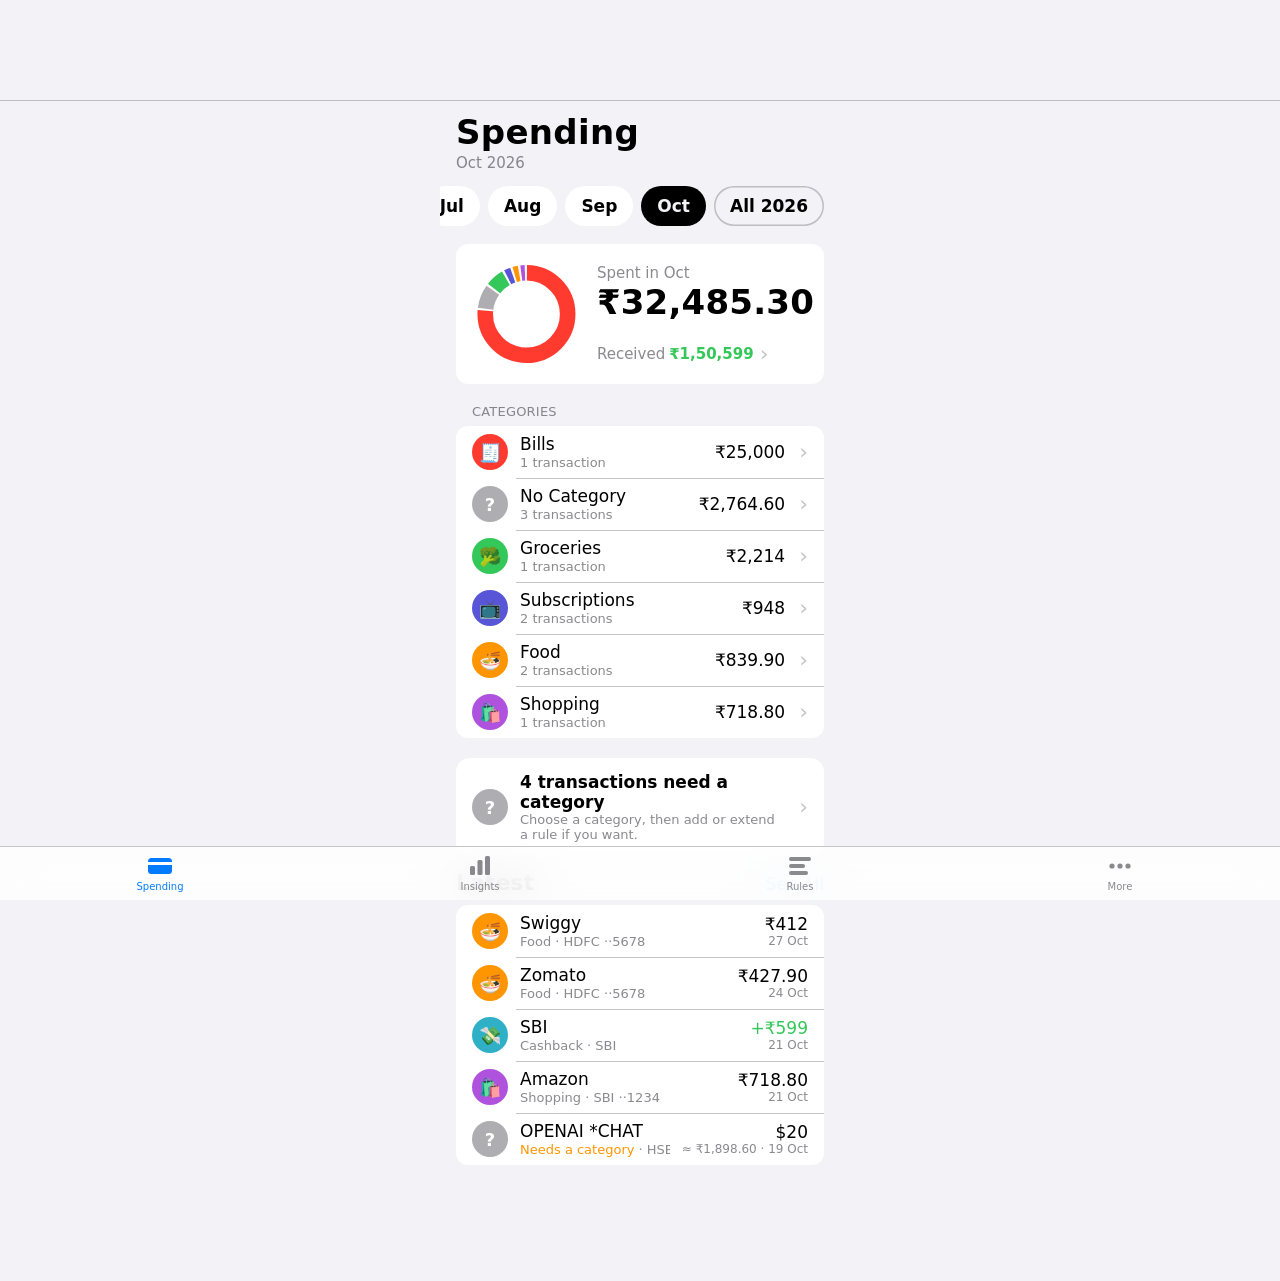
==== commit e0ebcca6: "Add manual transactions and payment splits Co-authored-by: Cursor <cursoragent@cursor.com>" ====
--- a/dashboard/preview.html
+++ b/dashboard/preview.html
@@ -82,6 +82,22 @@
   ];
   fintrack.send = (message) => {
     console.log("[preview] Scriptable would run:", JSON.stringify(message, null, 1));
+    if (message.action === "addManual") {
+      const ym = message.date.slice(0, 7);
+      const id = `manual-preview-${Date.now()}`;
+      const tx = {
+        id, template: "manual", confidence: "high", bank: message.bank, accountType: message.accountType,
+        account: message.account, merchant: message.merchant, currency: "INR",
+        amountPaise: message.direction === "out" ? -message.amountPaise : message.amountPaise,
+        date: message.date, raw: null, note: message.note || null, capturedAt: new Date().toISOString(),
+        manual: { category: message.category },
+      };
+      months[ym] = [tx, ...(months[ym] || [])];
+      return setTimeout(() => fintrack.reply({
+        ok: true, title: "Added", message: "", ym, id,
+        data: { months, rules, categories: { Transfers: { emoji: "↔︎", colour: "#8e8e93" } }, accounts, unparsed, version: "preview · fake data", currentMonth: ym },
+      }), 150);
+    }
     const replies = {
       save: { ok: true },
       pasteSms: { ok: true, title: "Saved", message: "−₹120.00 Swiggy (preview)" },
--- a/dashboard/style.css
+++ b/dashboard/style.css
@@ -11,6 +11,7 @@
 * { box-sizing: border-box; -webkit-tap-highlight-color: transparent; }
 html, body { margin: 0; background: var(--bg); color: var(--text); font: 17px -apple-system, system-ui, sans-serif; -webkit-text-size-adjust: 100%; }
 body { padding-top: env(safe-area-inset-top); }
+body.scroll-locked { position: fixed; left: 0; right: 0; width: 100%; overflow: hidden; }
 /* Scriptable's Close / Share banner floats over the top of the page and the page cannot measure it;
    100px is where it ends on an iPhone 17. The line marks where the page starts and stays put. */
 :root { --banner: 100px; }
@@ -66,11 +67,14 @@
 /* Rare transaction actions live behind the top-right ••• menu. */
 .tx-actions { display: flex; justify-content: flex-end; align-items: center; gap: 14px; }
 .tx-actions [data-act="tx-menu"] { font-size: 22px; font-weight: 700; letter-spacing: 1px; line-height: 1; padding: 4px 0 8px; }
-.tx-menu-dim { position: fixed; inset: 0; z-index: 6; width: 100%; }
+.tx-menu-dim { position: fixed; inset: 0; z-index: 6; width: 100%; touch-action: none; }
 .tx-menu { position: fixed; z-index: 7; top: calc(var(--banner) + 38px); right: 12px; width: 235px; overflow: hidden;
   background: var(--card); border-radius: 12px; box-shadow: 0 8px 28px rgba(0, 0, 0, .24); }
 .tx-menu button { display: block; width: 100%; padding: 14px 16px; text-align: left; color: var(--blue); }
+.tx-menu button.danger { color: var(--red); }
 .tx-menu button + button { border-top: .5px solid var(--sep); }
+.message-body { padding: 14px 16px; line-height: 1.4; user-select: text; -webkit-user-select: text; }
+.message-body + .li::before { content: ""; position: absolute; top: 0; left: 16px; right: 0; border-top: .5px solid var(--sep); }
 
 
 .card { background: var(--card); border-radius: 14px; margin: 0 16px 14px; padding: 14px 16px; }
@@ -131,7 +135,7 @@
 .tabbar .on { color: var(--blue); }
 
 /* Alert */
-.dim { position: fixed; inset: 0; z-index: 9; background: rgba(0, 0, 0, .35); display: flex; align-items: center; justify-content: center; }
+.dim { position: fixed; inset: 0; z-index: 9; background: rgba(0, 0, 0, .35); display: flex; align-items: center; justify-content: center; touch-action: none; }
 .alert { width: 270px; background: color-mix(in srgb, var(--card) 96%, transparent); border-radius: 14px; text-align: center; overflow: hidden; -webkit-backdrop-filter: blur(20px); backdrop-filter: blur(20px); }
 .alert .body { padding: 18px 16px 14px; }
 .alert h3 { margin: 0 0 4px; font-size: 17px; }
@@ -140,6 +144,12 @@
 .alert .acts button { flex: 1; padding: 11px; color: var(--blue); text-align: center; }
 .alert .acts button + button { border-left: .5px solid var(--sep); font-weight: 600; }
 .alert .acts button.danger { color: var(--red); }
+
+/* Brief confirmation for completed actions; unlike an alert, it needs no dismissal. */
+.toast { position: fixed; z-index: 30; left: 50%; bottom: calc(24px + env(safe-area-inset-bottom)); transform: translateX(-50%);
+  padding: 9px 14px; border-radius: 18px; background: var(--text); color: var(--bg); font-size: 13px; font-weight: 600; white-space: nowrap;
+  opacity: 1; transition: opacity .2s; }
+.toast.out { opacity: 0; }
 
 /* Month strip and year bars */
 .strip { position: relative; display: flex; align-items: center; gap: 8px; overflow-x: auto; padding: 4px 16px 18px; scrollbar-width: none; }
@@ -183,7 +193,8 @@
 .rule-sentence { font-size: 21px; line-height: 2; padding: 12px 16px; }
 .tok.edit { font: inherit; font-weight: 600; background: none; box-shadow: inset 0 0 0 1.5px var(--c); color: var(--c); padding: 1px 9px; line-height: 1.6; }
 .tok.edit::after { content: " ▾"; font-size: 11px; }
-.sheet-dim { position: fixed; inset: 0; background: rgba(0, 0, 0, .3); z-index: 20; }
-.sheet { position: fixed; left: 0; right: 0; bottom: 0; z-index: 21; max-height: 78vh; overflow-y: auto; background: var(--bg); border-radius: 14px 14px 0 0; padding: 6px 0 calc(24px + env(safe-area-inset-bottom)); box-shadow: 0 -10px 40px rgba(0, 0, 0, .25); }
+.sheet-dim { position: fixed; inset: 0; background: rgba(0, 0, 0, .3); z-index: 20; touch-action: none; }
+.sheet { position: fixed; left: 0; right: 0; bottom: 0; z-index: 21; max-height: 78vh; overflow-y: auto; overscroll-behavior: contain; -webkit-overflow-scrolling: touch;
+  background: var(--bg); border-radius: 14px 14px 0 0; padding: 6px 0 calc(24px + env(safe-area-inset-bottom)); box-shadow: 0 -10px 40px rgba(0, 0, 0, .25); }
 .sheet .grab { width: 36px; height: 5px; border-radius: 3px; background: var(--chev); margin: 0 auto 2px; }
 .sheet .nav { position: static; background: none; -webkit-backdrop-filter: none; backdrop-filter: none; }
